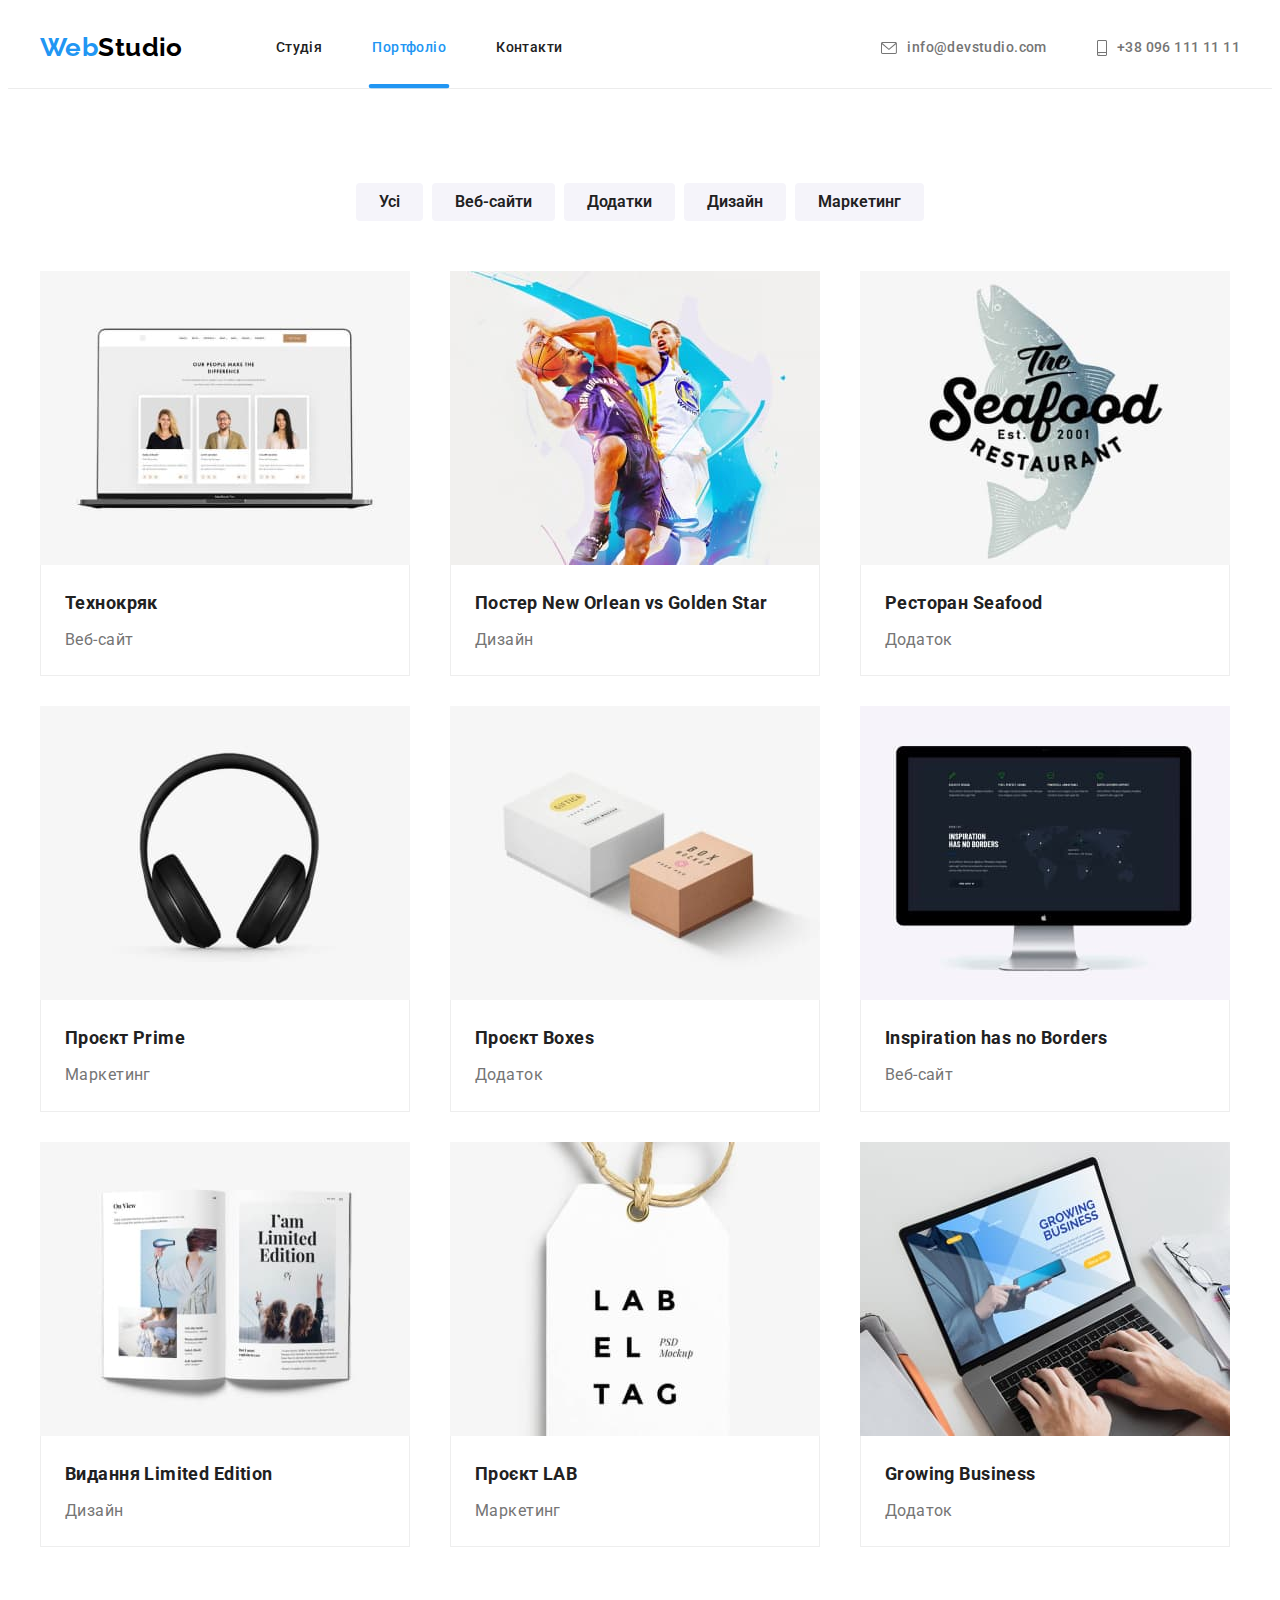
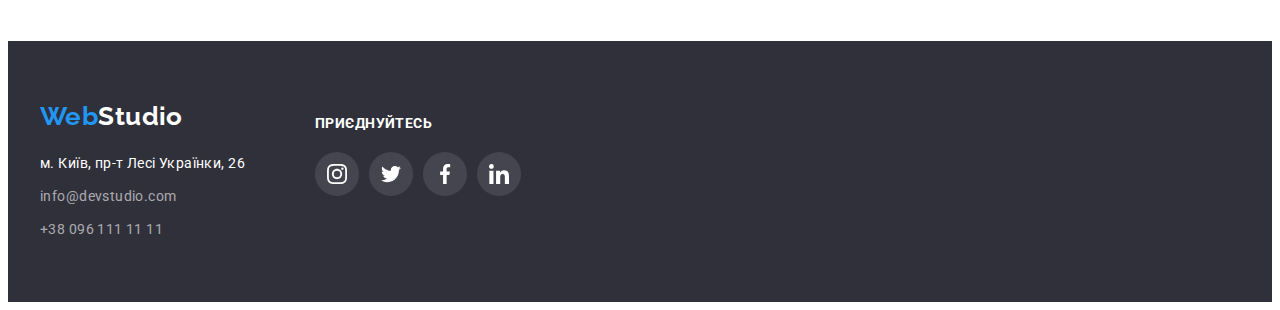
==== Portpholios.html @ 3d2fdf67 "Copy of HW-5" ====
<!DOCTYPE html>
<html lang="uk">
  <head>
    <meta charset="UTF-8" />
    <meta http-equiv="X-UA-Compatible" content="IE=edge" />
    <meta name="viewport" content="width=device-width, initial-scale=1.0" />
    <title>Студія</title>
    <link rel="preconnect" href="https://fonts.googleapis.com" />
    <link rel="preconnect" href="https://fonts.gstatic.com" crossorigin />
    <link
      href="https://fonts.googleapis.com/css2?family=Raleway:wght@700&family=Roboto:wght@400;500;700;900&display=swap"
      rel="stylesheet"
    />
    <link
      rel="stylesheet"
      href="https://cdnjs.cloudflare.com/ajax/libs/modern-normalize/1.1.0/modern-normalize.min.css"
      integrity="sha512-wpPYUAdjBVSE4KJnH1VR1HeZfpl1ub8YT/NKx4PuQ5NmX2tKuGu6U/JRp5y+Y8XG2tV+wKQpNHVUX03MfMFn9Q=="
      crossorigin="anonymous"
      referrerpolicy="no-referrer"
    />
    <link rel="stylesheet" href="./css/style.css" />
  </head>
  <body>
    <!--Шапка сайту-->
    <header class="header">
      <div class="container header-list">
        <a href="./index.html" class="logo">
          Web<span class="header-logo-accent">Studio</span></a
        >
        <nav class="header-nav">
          <ul class="nav-list list">
            <li class="nav-item">
              <a href="./index.html" class="nav-link">Студія</a>
            </li>
            <li class="nav-item">
              <a href="./Portpholios.html" class="nav-link current"
                >Портфоліо</a
              >
            </li>
            <li class="nav-item"><a href="#" class="nav-link">Контакти</a></li>
          </ul>
        </nav>
        <ul class="contact-list list">
          <li class="contact-item">
            <a href="mailto:nfo@devstudio.com" class="mail-link">
              <svg class="mail-icon" width="16" height="12">
                <use href="./image/icon.svg#icon-mail"></use>
              </svg>
              info@devstudio.com
            </a>
          </li>
          <li class="contact-item">
            <a href="tel:+380961111111" class="phone-link">
              <svg class="phone-icon" width="10" height="16">
                <use href="./image/icon.svg#icon-smartphone"></use>
              </svg>
              +38 096 111 11 11
            </a>
          </li>
        </ul>
      </div>
    </header>
    <!-- our works -->
    <main>
      <section class="section">
        <div class="container">
          <h1 class="visually-hidden">Our works</h1>
          <ul class="portfolio-btn-list list">
            <li class="portfolio-btn-item">
              <button type="button" class="portfolio-btn">Усі</button>
            </li>
            <li class="portfolio-btn-item">
              <button type="button" class="portfolio-btn">Веб-сайти</button>
            </li>
            <li class="portfolio-btn-item">
              <button type="button" class="portfolio-btn">Додатки</button>
            </li>
            <li class="portfolio-btn-item">
              <button type="button" class="portfolio-btn">Дизайн</button>
            </li>
            <li class="portfolio-btn-item">
              <button type="button" class="portfolio-btn">Маркетинг</button>
            </li>
          </ul>
          <ul class="portfolio-list list">
            <li class="portfolio-item">
              <a class="portfolio-link" href="#" target="_blank">
                <div class="portfolio-thumb">
                  <img
                    class="portfolio-img"
                    src="./image/portfolios1.jpg"
                    alt="Комп'ютер"
                    width="370"
                  />
                  <div class="portfolio-overlay">
                    <p class="portfolio-overlay-text">
                      Ресурс пропонує комплексні пропозиції з різним рівнем
                      функціоналу та сервісів. Все це дозволить відвідувачу
                      отримати вичерпні відомості про компанію чи приватну
                      особу.
                    </p>
                  </div>
                </div>

                <div class="portfolio-descr">
                  <h2 class="works-title">Технокряк</h2>
                  <p class="works-descr">Веб-сайт</p>
                </div>
              </a>
            </li>
            <li class="portfolio-item">
              <a class="portfolio-link" href="#" target="_blank">
                <div class="portfolio-thumb">
                  <img
                    class="portfolio-img"
                    src="./image/portfolios2.jpg"
                    alt="Постер з баскетболістами"
                    width="370"
                  />
                  <div class="portfolio-overlay">
                    <p class="portfolio-overlay-text">
                      Ресурс пропонує комплексні пропозиції з різним рівнем
                      функціоналу та сервісів. Все це дозволить відвідувачу
                      отримати вичерпні відомості про компанію чи приватну
                      особу.
                    </p>
                  </div>
                </div>
                <div class="portfolio-descr">
                  <h2 class="works-title">Постер New Orlean vs Golden Star</h2>
                  <p class="works-descr">Дизайн</p>
                </div>
              </a>
            </li>
            <li class="portfolio-item">
              <a class="portfolio-link" href="#" target="_blank">
                <div class="portfolio-thumb">
                  <img
                    class="portfolio-img"
                    src="./image/portfolios3.jpg"
                    alt="Логотип ресторану"
                    width="370"
                  />
                  <div class="portfolio-overlay">
                    <p class="portfolio-overlay-text">
                      Ресурс пропонує комплексні пропозиції з різним рівнем
                      функціоналу та сервісів. Все це дозволить відвідувачу
                      отримати вичерпні відомості про компанію чи приватну
                      особу.
                    </p>
                  </div>
                </div>
                <div class="portfolio-descr">
                  <h2 class="works-title">Ресторан Seafood</h2>
                  <p class="works-descr">Додаток</p>
                </div>
              </a>
            </li>
            <li class="portfolio-item">
              <a class="portfolio-link" href="#" target="_blank">
                <div class="portfolio-thumb">
                  <img
                    class="portfolio-img"
                    src="./image/portfolios4.jpg"
                    alt="Наушники"
                    width="370"
                  />
                  <div class="portfolio-overlay">
                    <p class="portfolio-overlay-text">
                      Ресурс пропонує комплексні пропозиції з різним рівнем
                      функціоналу та сервісів. Все це дозволить відвідувачу
                      отримати вичерпні відомості про компанію чи приватну
                      особу.
                    </p>
                  </div>
                </div>
                <div class="portfolio-descr">
                  <h2 class="works-title">Проєкт Prime</h2>
                  <p class="works-descr">Маркетинг</p>
                </div>
              </a>
            </li>
            <li class="portfolio-item">
              <a class="portfolio-link" href="#" target="_blank">
                <div class="portfolio-thumb">
                  <img
                    class="portfolio-img"
                    src="./image/portfolios5.jpg"
                    alt="Коробки"
                    width="370"
                  />
                  <div class="portfolio-overlay">
                    <p class="portfolio-overlay-text">
                      Ресурс пропонує комплексні пропозиції з різним рівнем
                      функціоналу та сервісів. Все це дозволить відвідувачу
                      отримати вичерпні відомості про компанію чи приватну
                      особу.
                    </p>
                  </div>
                </div>
                <div class="portfolio-descr">
                  <h2 class="works-title">Проєкт Boxes</h2>
                  <p class="works-descr">Додаток</p>
                </div>
              </a>
            </li>
            <li class="portfolio-item">
              <a class="portfolio-link" href="#" target="_blank">
                <div class="portfolio-thumb">
                  <img
                    class="portfolio-img"
                    src="./image/portfolios6.jpg"
                    alt="Монитор"
                    width="370"
                  />
                  <div class="portfolio-overlay">
                    <p class="portfolio-overlay-text">
                      Ресурс пропонує комплексні пропозиції з різним рівнем
                      функціоналу та сервісів. Все це дозволить відвідувачу
                      отримати вичерпні відомості про компанію чи приватну
                      особу.
                    </p>
                  </div>
                </div>
                <div class="portfolio-descr">
                  <h2 class="works-title" lang="en">
                    Inspiration has no Borders
                  </h2>
                  <p class="works-descr">Веб-сайт</p>
                </div>
              </a>
            </li>
            <li class="portfolio-item">
              <a class="portfolio-link" href="#" target="_blank">
                <div class="portfolio-thumb">
                  <img
                    class="portfolio-img"
                    src="./image/portfolios7.jpg"
                    alt="Книга"
                    width="370"
                  />
                  <div class="portfolio-overlay">
                    <p class="portfolio-overlay-text">
                      Ресурс пропонує комплексні пропозиції з різним рівнем
                      функціоналу та сервісів. Все це дозволить відвідувачу
                      отримати вичерпні відомості про компанію чи приватну
                      особу.
                    </p>
                  </div>
                </div>
                <div class="portfolio-descr">
                  <h2 class="works-title">Видання Limited Edition</h2>
                  <p class="works-descr">Дизайн</p>
                </div>
              </a>
            </li>
            <li class="portfolio-item">
              <a class="portfolio-link" href="#" target="_blank">
                <div class="portfolio-thumb">
                  <img
                    class="portfolio-img"
                    src="./image/portfolios8.jpg"
                    alt="Бірка"
                    width="370"
                  />
                  <div class="portfolio-overlay">
                    <p class="portfolio-overlay-text">
                      Ресурс пропонує комплексні пропозиції з різним рівнем
                      функціоналу та сервісів. Все це дозволить відвідувачу
                      отримати вичерпні відомості про компанію чи приватну
                      особу.
                    </p>
                  </div>
                </div>
                <div class="portfolio-descr">
                  <h2 class="works-title">Проєкт LAB</h2>
                  <p class="works-descr">Маркетинг</p>
                </div>
              </a>
            </li>
            <li class="portfolio-item">
              <a class="portfolio-link" href="#" target="_blank">
                <div class="portfolio-thumb">
                  <img
                    class="portfolio-img"
                    src="./image/portfolios9.jpg"
                    alt="Ноутбук"
                    width="370"
                  />
                  <div class="portfolio-overlay">
                    <p class="portfolio-overlay-text">
                      Ресурс пропонує комплексні пропозиції з різним рівнем
                      функціоналу та сервісів. Все це дозволить відвідувачу
                      отримати вичерпні відомості про компанію чи приватну
                      особу.
                    </p>
                  </div>
                </div>
                <div class="portfolio-descr">
                  <h2 class="works-title" lang="en">Growing Business</h2>
                  <p class="works-descr">Додаток</p>
                </div>
              </a>
            </li>
          </ul>
        </div>
      </section>
    </main>
    <!-- footer -->
    <footer class="footer">
      <div class="container footer-container">
        <div class="footer-contact">
          <a href="./index.html" class="footer-logo">
            Web<span class="footer-logo-accent">Studio</span></a
          >
          <address class="address">
            <ul class="address-list list">
              <li class="address-item">
                <a
                  href="https://goo.gl/maps/CPtrU1FHBa2aNyZL9"
                  target="_blank"
                  rel="noopener noreferrer"
                  class="address-link"
                  >м. Київ, пр-т Лесі Українки, 26
                </a>
              </li>
              <li class="address-item">
                <a href="mailto:info@devstudio.com" class="footer-mail"
                  >info@devstudio.com</a
                >
              </li>
              <li class="address-item">
                <a href="tel:+380961111111" class="footer-tel"
                  >+38 096 111 11 11</a
                >
              </li>
            </ul>
          </address>
        </div>
        <div class="footer-social">
          <p class="footer-social-title">приєднуйтесь</p>
          <ul class="social-list list">
            <li class="social-item">
              <a href="#" class="social-link footer-icon">
                <svg width="20" height="20" class="social-icon">
                  <use href="./image/icon.svg#icon-instagram"></use>
                </svg>
              </a>
            </li>
            <li class="social-item">
              <a href="#" class="social-link footer-icon">
                <svg width="20" height="20" class="social-icon">
                  <use href="./image/icon.svg#icon-twitter"></use>
                </svg>
              </a>
            </li>
            <li class="social-item">
              <a href="#" class="social-link footer-icon">
                <svg width="20" height="20" class="social-icon">
                  <use href="./image/icon.svg#icon-facebook"></use>
                </svg>
              </a>
            </li>
            <li class="social-item">
              <a href="#" class="social-link footer-icon">
                <svg width="20" height="20" class="social-icon">
                  <use href="./image/icon.svg#icon-linkedin"></use>
                </svg>
              </a>
            </li>
          </ul>
        </div>
      </div>
    </footer>
  </body>
</html>
---- css/style.css ----
:root {
    --title-color: #212121;
    --main-text-color: #757575;
    --accent-color: #2196F3;
    --background-color: #2F303A;
    --black-color: #000000;
    --white-color: #ffffff;
    --btn-hover-color: #188CE8;
    --footer-contact-color: rgba(255, 255, 255, 0.6);
    --background-btn-portpholio: #F5F4FA;
    --border-bottom-color: #ECECEC;
    --team-background-color: #F5F4FA;
    --portfolio-card-border-color: #EEEEEE;
    --hero-bg-gradient:rgba(47, 48, 58, 0.4);
    --social-link-icon-color:#AFB1B8;
    --icon-bg-color:rgba(255, 255, 255, 0.1);
    --transition-time:  250ms;
    --transition-cubic: cubic-bezier(0.4, 0, 0.2, 1)
}


body {
    font-family: 'Roboto', sans-serif;
    font-size: 14px;
    line-height: 1.2;
    letter-spacing: 0.03em;
    color: var(--main-text-color);
} 

h1,h2,h3,h4,h5,h6,p {
    margin: 0;
    padding: 0;
}

.section {
    padding-top: 94px;
    padding-bottom: 94px;
}

.container {
    width: 1200px;
    margin-left: auto;
    margin-right: auto;
    padding-left: 15px;
    padding-right: 15px;
}

.list {
    list-style: none;
    margin: 0;
    padding: 0;
}


/* header section */

.header {
    padding-top: 24px;
    padding-bottom: 25px;
    border-bottom: 1px solid var(--border-bottom-color);
}

.header-list {
    display: flex;
    align-items: center;
}


.logo {
    font-family: 'Raleway', sans-serif;
    font-size: 26px;
    font-weight: 700;
    color: var(--accent-color);
    text-decoration: none;
}

.header-logo-accent {
    color: var(--black-color);
}

.nav-list {
    display: flex;
    margin-left: 93px;
    gap: 50px;
}


.nav-link {
    position: relative;

    font-weight: 500;
    color: var(--title-color);
    text-decoration: none;
    transition: color var(--transition-time) var(--transition-cubic);
}

.current {
    padding-bottom: 32px;
    color: var(--accent-color);
}

.current::after {
    content: "";
    position: absolute;
    bottom: 0;
    transform: translateY(1px);
    scale: 1.09;
    display: block;
    width: 100%;
    height: 4px;
    padding: 0;
    background: var(--accent-color);
    border-radius: 2px;
}

.nav-link:hover,
.nav-link:focus {
    color: var(--accent-color);
}

.contact-list {
    display: flex;
    align-items: center;
    margin-left: auto;
}

.contact-item {
    margin-right: 50px;
}

.contact-item:last-child {
    margin-right: 0;
}

.mail-icon {
    margin-right: 10px;
    fill: currentColor;
}

.mail-link {
    display: flex;
    align-items: center;
    font-weight: 500;
    color: var(--main-text-color);
    text-decoration: none;
    transition: color var(--transition-time) var(--transition-cubic);
}

.mail-link:hover,
.mail-link:focus {
    color: var(--accent-color);
}

.phone-link {
    display: flex;
    align-items: center;
    font-weight: 500;
    color: var(--main-text-color);
    text-decoration: none;
    transition: color var(--transition-time) var(--transition-cubic);
}

.phone-icon {
    margin-right: 10px;
    fill: currentColor;
}

.phone-link:hover,
.phone-link:focus {
    color: var(--accent-color);
}

/* Hero section */

.hero {
    margin: 0 auto;
    background-image:linear-gradient(var(--hero-bg-gradient), var(--hero-bg-gradient)), url(../image/hero-bgr.jpg);
    max-width: 1600px;
    background-repeat: no-repeat;
    text-align: center;
    padding-top: 200px;
    padding-bottom: 200px;
}


.hero-title {
    width: 696px;
    margin: 0 auto 30px auto;
    
    font-size: 44px;
    font-weight: 900;
    line-height: 1.4;
    color: var(--white-color);
    text-transform: uppercase;
}

.btn {
    font-family: inherit;
    font-size: 16px;
    font-weight: 700;
    line-height: 1.9;
    color: var(--white-color);
    background-color: var(--accent-color);
    padding: 10px 32px;
    border-radius: 4px;
    border: none;
    cursor: pointer;
    transition: background-color var(--transition-time) var(--transition-cubic) ;
}

.btn:hover,
.btn:focus {
    background-color: var(--btn-hover-color);
}

 
/* features */

.visually-hidden {
    position: absolute;
    white-space: nowrap;
    width: 1px;
    height: 1px;
    overflow: hidden;
    border: 0;
    padding: 0;
    clip: rect(0 0 0 0);
    clip-path: inset(50%);
    margin: -1px;
}

.features-list {
    display: flex;
    flex-wrap: wrap;
    gap: 30px;
}

.features-icon-box {
    display: flex;
    justify-content: center;
    align-items: center;
    margin-bottom: 30px;

    width: 270px;
    height: 120px;
    background-color: var(--background-btn-portpholio);
}

.feature-item {
    width: 270px;
}


.we-do-list {
    list-style: none;
}

.features-list-title {
    margin-bottom: 10px;

    font-weight: 700;
    color: var(--title-color);
}

.features-descr {
    line-height: 1.7;
}

/* we do */

.we-do {
    padding-bottom: 94px;
}

.we-do-title {
    margin-bottom: 50px;

    font-size: 36px;
    font-weight: 700;
    line-height: 1.17;
    color: var(--title-color);
    text-align: center;
}

.we-do-list {
    display: flex;
    gap: 30px;
}

.we-do-item {
    width: calc((100%-60px)/2);
}

.we-do-overlay {
    position: relative;
}

.we-do-img {
    display: block;
}

.we-do-text {
    /* padding: 27px 107px; */
    display: flex;
    align-items: center;
    justify-content: center;

    position: absolute;

    font-weight: 700;
    text-transform: uppercase;
    color: var(--white-color);
    background-color: rgba(47, 48, 58, 0.8);
    width: 100%;
    height: 70px;
    bottom: 0;
    text-align: center;
    
}




/* team section */

.team {
    background-color: var(--team-background-color);
}

.team-title {
    margin-bottom: 50px;

    font-size: 36px;
    font-weight: 700;
    color: var(--title-color);
    text-align: center;
}

.team-list {
    display: flex;
    gap: 30px;
}

.team-item {
    width: calc((100%-120px) / 4);
    text-align: center;
    /* border-bottom: 1px solid #000; */

    border-bottom-left-radius: 4px;
    border-bottom-right-radius: 4px;
    box-shadow: 0 4px 4px 0 rgba(0, 0, 0, 0.25);
    background-color: var(--white-color);
}


.team-img {
    display: block;
    margin-bottom: 30px;
}

.team-member {
    margin-bottom: 10px;

    font-size: 16px;
    font-weight: 500;
    color: var(--title-color);
}

.job-title {
    margin-bottom: 30px;
    font-size: 16px;
}

.social-list {
    margin-bottom: 30px;
    display: flex;
    justify-content: center;
    gap: 10px;
}

.social-link {
    display: flex;
    justify-content: center;
    align-items: center;

    width: 44px;
    height: 44px;
    border-radius: 50%;
    color: var(--social-link-icon-color);
    background-color: var(--icon-bg-color);

    transition: color var(--transition-time) var(--transition-cubic),
        background-color var(--transition-time) var(--transition-cubic);
}

.social-icon {
    fill: currentColor;
}

.social-link:hover,
.social-link:focus {
    background-color: var(--accent-color);
    color: var(--white-color);
}


/* ----------partners-------------- */


.partners {
    padding-top: 94px;
    padding-bottom: 94px;
    text-align: center;
}

.partners-title {
    margin-bottom: 50px;

    font-weight: 700;
    font-size: 36px;
    line-height: 1.17;
    letter-spacing: 0.03em;
    color: var(--title-color);
}

.partners-list {
    display: flex;
    flex-wrap: wrap;
    gap: 30px;
}

.partners-link {
    display: flex;
    justify-content: center;
    align-items: center;
    width: 170px;
    height: 92px;
    border: 1px solid var(--social-link-icon-color);
    border-radius: 4px;
    color: var(--social-link-icon-color);
    transition: border-color var(--transition-time) var(--transition-cubic);
}

.partners-icon {
    width: 106px;
    height: 60px;
    fill: currentColor;
    transition: all var(--transition-time) var(--transition-cubic);
}

.partners-link:hover,
.partners-link:focus {
    border-color: var(--accent-color);
    fill: var(--accent-color);
    
}

.partners-link:hover .partners-icon,
.partners-link:focus.partners-icon {
    fill: var(--accent-color);
}


/* footer */

.footer {
    padding-top: 60px;
    padding-bottom: 60px;
    background: var(--background-color);
}

.footer-container {
    display: flex;
    align-items: center;
}

.footer-contact {
    margin-right: 70px;
}

.footer-logo {
    display: block;
    margin-bottom: 20px;

    font-family: 'Raleway', sans-serif;
    font-size: 26px;
    font-weight: 700;
    color: var(--accent-color);
    text-decoration: none;
}

.footer-logo-accent {
    color: var(--white-color);
}

.address {
    font-style: normal;
}

.address-item {
    margin-bottom: 9px;
}

.address-item:last-child {
    margin-bottom: 0;
}


.address-link {
    line-height: 1.7;
    color: var(--white-color);
    text-decoration: none;
    transition: color var(--transition-time) var(--transition-cubic);
}

.address-link:hover,
.address-link:focus {
    color: var(--accent-color);   
}

.footer-mail {
    line-height: 1.7;
    color: var(--footer-contact-color);
    text-decoration: none;
    transition: color var(--transition-time) var(--transition-cubic);
}

.footer-mail:hover,
.footer-mail:focus {
    color: var(--accent-color);
}

.footer-tel {
    line-height: 1.7;
    color: var(--footer-contact-color);
    text-decoration: none;
    transition: color var(--transition-time) var(--transition-cubic);
}

.footer-tel:hover,
.footer-tel:focus {
    color: var(--accent-color);
}

.footer-social-title {
    margin-bottom: 20px;

    font-weight: 700;
    line-height: 1.14;
    letter-spacing: 0.03em;
    text-transform: uppercase;
    color: var(--white-color);
}


.footer-icon {
    color: var(--white-color);
}


/* Портфолио */

.portfolio-btn-list {
    display: flex;
    justify-content: center;
    margin-bottom: 50px;
    gap: 9px;
}


.portfolio-btn {
    font-family: inherit;
    font-size: 16px;
    font-weight: 600;
    line-height: 1.6;
    color: var(--title-color);
    border-radius: 4px;
    background-color: var(--background-btn-portpholio);
    border: none;
    padding: 6px 23px;
    cursor: pointer;

    transition: color var(--transition-time) var(--transition-cubic),
    background-color var(--transition-time) var(--transition-cubic),
    box-shadow var(--transition-time) var(--transition-cubic);
}

.portfolio-btn:hover,
.portfolio-btn:focus {
    background-color: var(--accent-color);
    color: var(--white-color);
    box-shadow: 0px 3px 1px rgba(0, 0, 0, 0.1),
        0px 1px 2px rgba(0, 0, 0, 0.08),
        0px 2px 2px rgba(0, 0, 0, 0.12);;
}

.portfolio-list {
    display: flex;
    flex-wrap: wrap;
    gap: 30px;
}

.portfolio-item {
    width: calc((100% - 60px) / 3);
}


.portfolio-link {
    display: inline-block;
    text-decoration: none;
    color: inherit;
    transition: box-shadow var(--transition-time) var(--transition-cubic);
}

 

.portfolio-link:hover,
.portfolio-link:focus {
    box-shadow: 0px 1px 1px rgba(0, 0, 0, 0.12), 0px 4px 4px rgba(0, 0, 0, 0.06), 1px 4px 6px rgba(0, 0, 0, 0.16);
}

.portfolio-thumb {
    position: relative;
    overflow: hidden;
}

.works-title {
    margin-bottom: 4px;

    font-size: 18px;
    font-weight: 700;
    line-height: 2;
    color: var(--title-color);
}

.works-descr {
    font-size: 16px;
    line-height: 1.9;
}

.portfolio-img {
    display: block;
    overflow: hidden;
}

.portfolio-overlay {
    position: absolute;
    display: flex;
    align-items: center;
    
    width: 100%;
    height: 100%;
    top: 0;
    left: 0;
    transform: translateY(100%);
    padding: 63px 24px;
    background-color: rgba(33, 150, 243, 0.9);

    transition: transform var(--transition-time) var(--transition-cubic);
}

.portfolio-overlay-text {
    font-size: 18px;
    color: var(--white-color );
}

.portfolio-link:hover .portfolio-overlay {
    transform: translateY(0%);
    opacity: 1;
}

.portfolio-descr {
    padding: 20px 24px;
    border-bottom: 1px solid var(--portfolio-card-border-color);
    border-left: 1px solid var(--portfolio-card-border-color);
    border-right: 1px solid var(--portfolio-card-border-color);
}



/* -------modal-------- */

.backdrop {
    position: fixed;
    top: 0;
    left: 0;
    width: 100%;
    height: 100%;
    background-color: rgba(0, 0, 0, 0.2);
    transition: opacity var(--transition-time) var(--transition-cubic);
}

.backdrop.is-hidden {
    opacity: 0;
    pointer-events: none;
}

.modal {
    position: absolute;
    top: 50%;
    left: 50%;
    transform: translate(-50%, -50%);


    width: 528px;
    height: 581px;
    background-color: #fff;
    border-radius: 4px;
}

.modal-btn {
    position: absolute;
    top: 8px;
    right: 8px;

    display: flex;
    justify-content: center;
    align-items: center;
    width: 30px;
    height: 30px;
    border-radius: 50%;
    border: 1px solid rgba(0, 0, 0, 0.1);
    color: var(--main-text-color);
    background-color: transparent;
    cursor: pointer;

    transition: background-color var(--transition-time) var(--transition-cubic),
    border var(--transition-time) var(--transition-cubic),
    color var(--transition-time) var(--transition-cubic);
}

.close-btn {
    fill: currentColor;
}

.modal-btn:hover,
.modal-btn:focus {
    border-color: var(--accent-color);
    color: var(--accent-color);
}
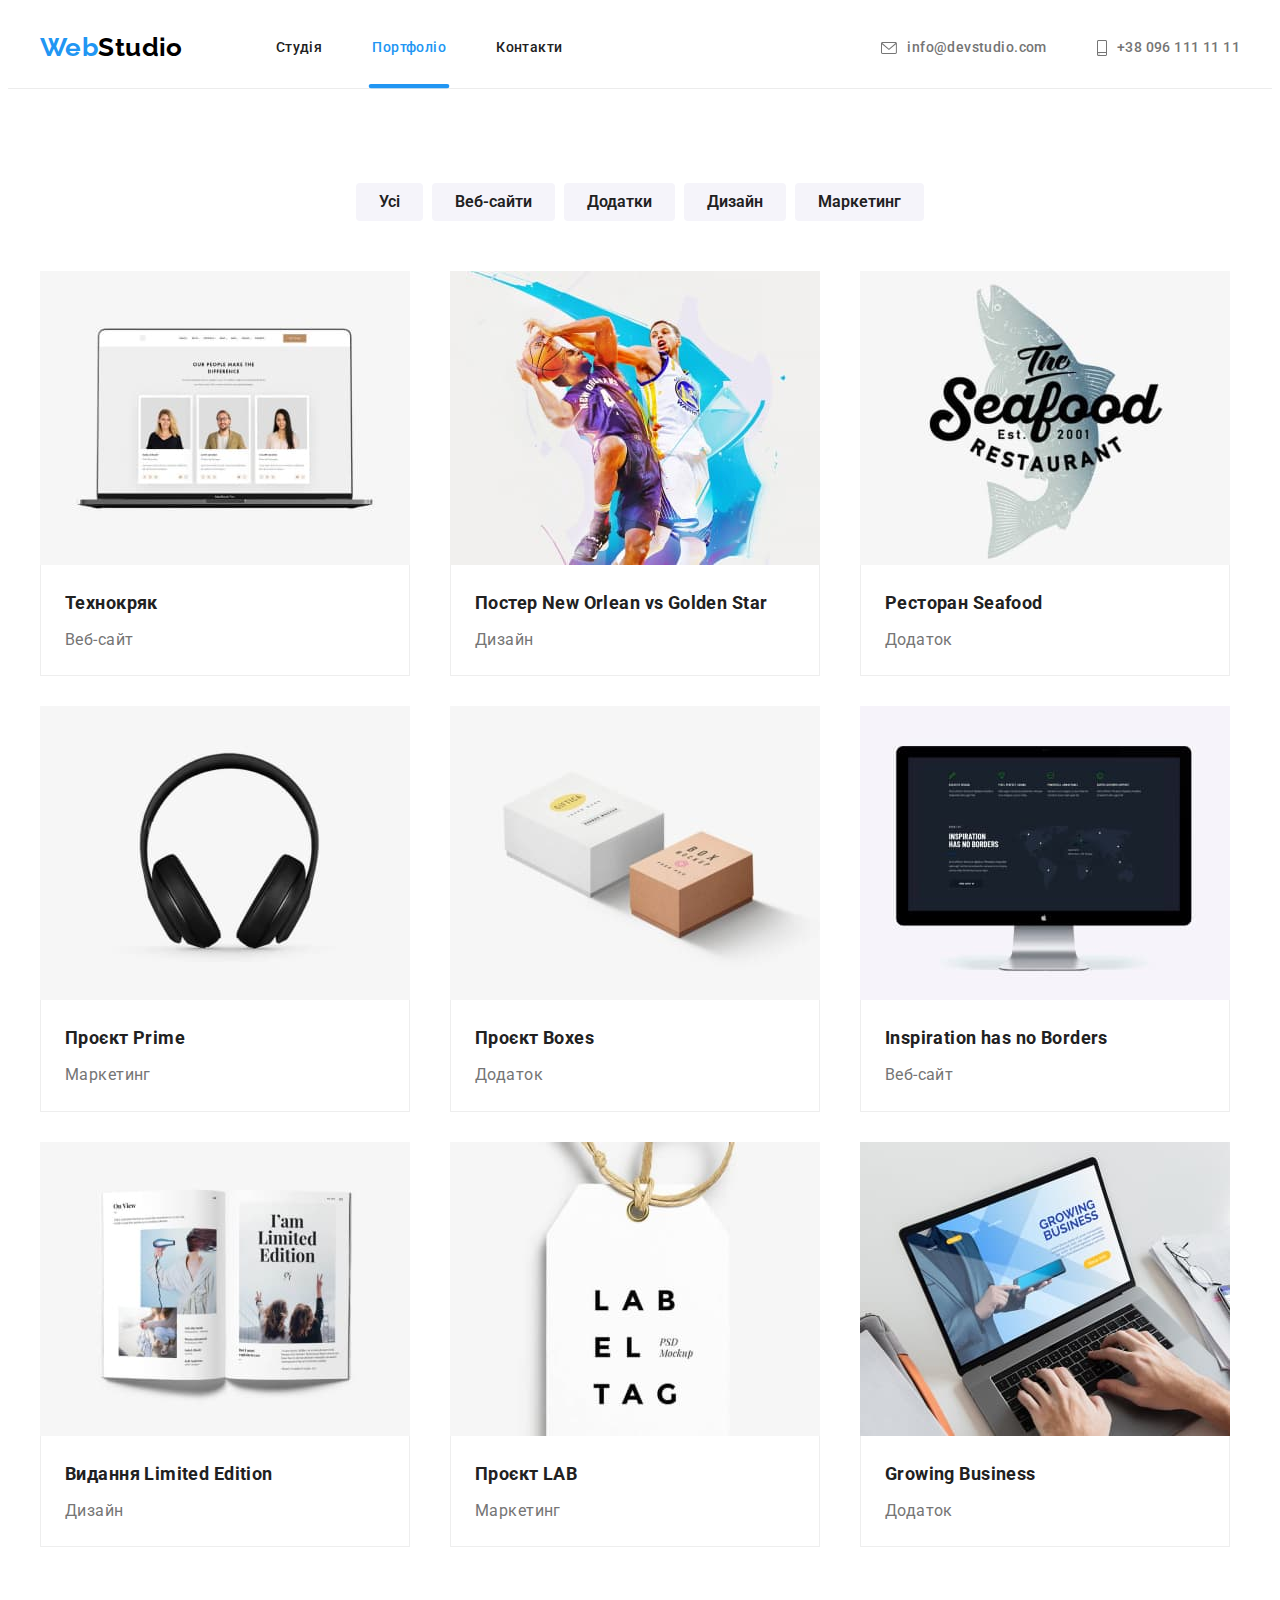
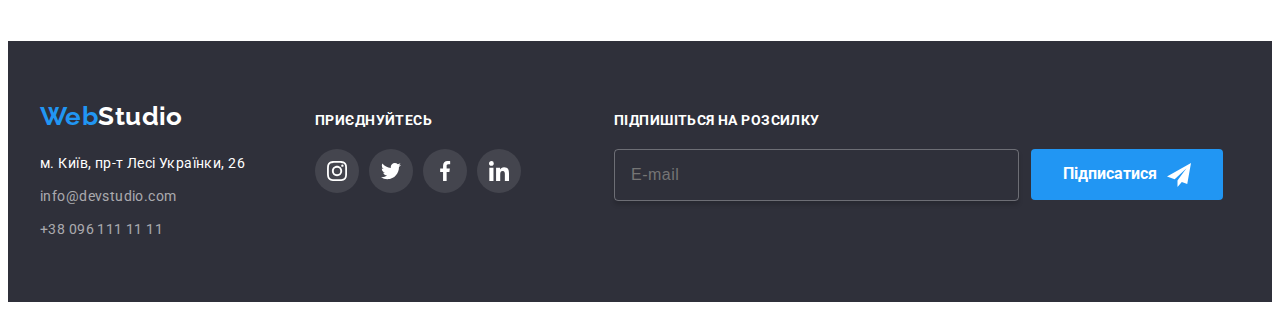
==== commit 3c7eba5e: "hw done" ====
--- a/Portpholios.html
+++ b/Portpholios.html
@@ -370,6 +370,18 @@
             </li>
           </ul>
         </div>
+        <div class="form-wrapper">
+          <h2 class="form-header">Підпишіться на розсилку</h2>
+          <form action="" class="footer-form">
+            <input type="email" placeholder="E-mail" class="footer-input" />
+            <button type="submit" class="btn footer-btn">
+              Підписатися
+              <svg width="24" height="24" class="send-icon">
+                <use href="./image/icon.svg#icon-Send"></use>
+              </svg>
+            </button>
+          </form>
+        </div>
       </div>
     </footer>
   </body>
--- a/css/style.css
+++ b/css/style.css
@@ -471,7 +471,7 @@
 
 .footer-container {
     display: flex;
-    align-items: center;
+    align-items: baseline;
 }
 
 .footer-contact {
@@ -542,6 +542,10 @@
     color: var(--accent-color);
 }
 
+.footer-social {
+    margin-right: 93px;
+}
+
 .footer-social-title {
     margin-bottom: 20px;
 
@@ -550,11 +554,65 @@
     letter-spacing: 0.03em;
     text-transform: uppercase;
     color: var(--white-color);
+
 }
 
 
 .footer-icon {
     color: var(--white-color);
+}
+
+
+/* ----------footer-form--------- */
+
+.form-header {
+    margin-bottom: 20px;
+
+    font-weight: 700;
+    font-size: 14px;
+    line-height: 1.12;
+    letter-spacing: 0.03em;
+    text-transform: uppercase;
+    color: var(--white-color);
+}
+
+.footer-form {
+    display: flex;
+    align-items: center;
+    gap: 12px;
+}
+
+.footer-input {
+    padding-top: 15px;
+    padding-bottom: 15px;
+    padding-left: 16px;
+    width: 385px;
+
+    font-size: 16px;
+    line-height: 20px;
+    letter-spacing: 0.03em;  
+    color: rgba(255, 255, 255, 0.6);
+    background-color: transparent;
+    border: 1px solid rgba(255, 255, 255, 0.3);
+    border-radius: 4px;
+    box-shadow: 0px 4px 4px 0px rgba(0, 0, 0, 0.15);
+    outline: transparent;
+
+    transition: outline var(--transition-time) var(--transition-cubic) ;
+}
+
+.footer-input:focus {
+    outline: 1px solid var(--accent-color);
+}
+
+.footer-btn {
+    display: flex;
+    align-items: center;
+    gap: 10px;
+}
+
+.send-icon {
+    fill: currentColor;
 }
 
 
@@ -696,6 +754,9 @@
 }
 
 .modal {
+    padding-top: 40px;
+    padding-bottom: 40px;
+
     position: absolute;
     top: 50%;
     left: 50%;
@@ -703,7 +764,6 @@
 
 
     width: 528px;
-    height: 581px;
     background-color: #fff;
     border-radius: 4px;
 }
@@ -735,6 +795,166 @@
 
 .modal-btn:hover,
 .modal-btn:focus {
-    border-color: var(--accent-color);
+    /* border-color: var(--accent-color); */
     color: var(--accent-color);
+}
+
+/* modal-form */
+
+.modal-title {
+    margin-bottom: 12px;
+
+    font-weight: 700;
+    font-size: 20px;
+    line-height: 1.15;
+    text-align: center;
+    letter-spacing: 0.03em;
+    color: var(--title-color);
+}
+
+.form-wrap {
+    /* display: flex;
+    flex-direction: column; */
+    
+    margin-left: 40px;
+    margin-right: 40px;
+    position: relative;
+    margin-bottom: 10px;
+}
+
+.form-label {
+    display: flex;
+    flex-direction: column;
+    margin-bottom: 4px;
+    
+    font-size: 12px;
+    line-height: 1.17;    
+    letter-spacing: 0.01em;
+}
+
+
+.input-wrap {
+    position: relative;
+}
+
+.form-input {
+    padding-top: 11px;
+    padding-bottom: 11px;
+    padding-left: 42px;
+    width: 100%;
+    border: 1px solid rgba(33, 33, 33, 0.2);
+    border-radius: 4px;
+    outline: transparent;
+    cursor: pointer;
+
+    transition: outline var(--transition-time) var(--transition-cubic),
+    fill var(--transition-time) var(--transition-cubic);
+}
+
+.coment-box {
+    padding: 12px 16px;
+    width: 100%;
+    height: 120px;
+    border: 1px solid rgba(33, 33, 33, 0.2);
+    border-radius: 4px;
+    outline: transparent;
+    resize: none;  
+    transition: outline var(--transition-time) var(--transition-cubic), fill var(--transition-time) var(--transition-cubic);
+}
+
+.coment-box:focus {
+    outline: 1px solid var(--accent-color);
+}
+
+.coment-box::placeholder {
+    font-size: 12px;
+    line-height: 14px;
+    letter-spacing: 0.01em;
+    color: rgba(117, 117, 117, 0.5);
+}
+
+.form-input:focus {
+    outline: 1px solid var(--accent-color);
+}
+
+.form-input:focus + .icon {
+    fill: var(--accent-color);
+}
+
+.icon {
+    position: absolute;
+    top: 50%;
+    left: 12px;
+    transform: translateY(-50%);
+
+    width: 18px;
+    height: 18px;
+}
+
+.modal-check {
+    cursor: pointer;
+}
+
+.checkbox-wrap {
+    display: flex;
+    flex-direction: column;
+    align-items: center;
+    justify-content: center;
+    gap: 8px;
+    margin-top: 20px;
+    margin-bottom: 30px;
+    cursor: pointer;
+}
+
+.modal-check:checked + .checkbox-text span{
+    background-color: #188CE8;
+    border: none;
+}
+
+
+
+.checkbox-text {
+    display: flex;
+    align-items: center;
+    cursor: pointer;
+
+    line-height: 1.71;
+    letter-spacing: 0.03em;
+}
+
+.icon-check {
+    fill: var(--white-color);
+}
+
+.checkbox-text span {
+    display: flex;
+    align-items: center;
+    justify-content: center;
+
+    width: 16px;
+    height: 15px;
+    border: 2px solid #212121;
+    border-radius: 2px;
+    margin-right: 8px;
+    fill: transparent;
+}
+
+/* .checkbox-text::before {
+    content: '';
+    min-width: 16px;
+    height: 15px;
+    border: 2px solid #212121;
+    border-radius: 2px;
+    margin-right: 8px;
+} */
+
+.checkbox-link {
+    color: var(--accent-color);
+    text-underline-offset: 2px;
+}
+
+.send-btn {
+    display: block;
+    margin: auto;
+    padding: 10px 52px;
 }